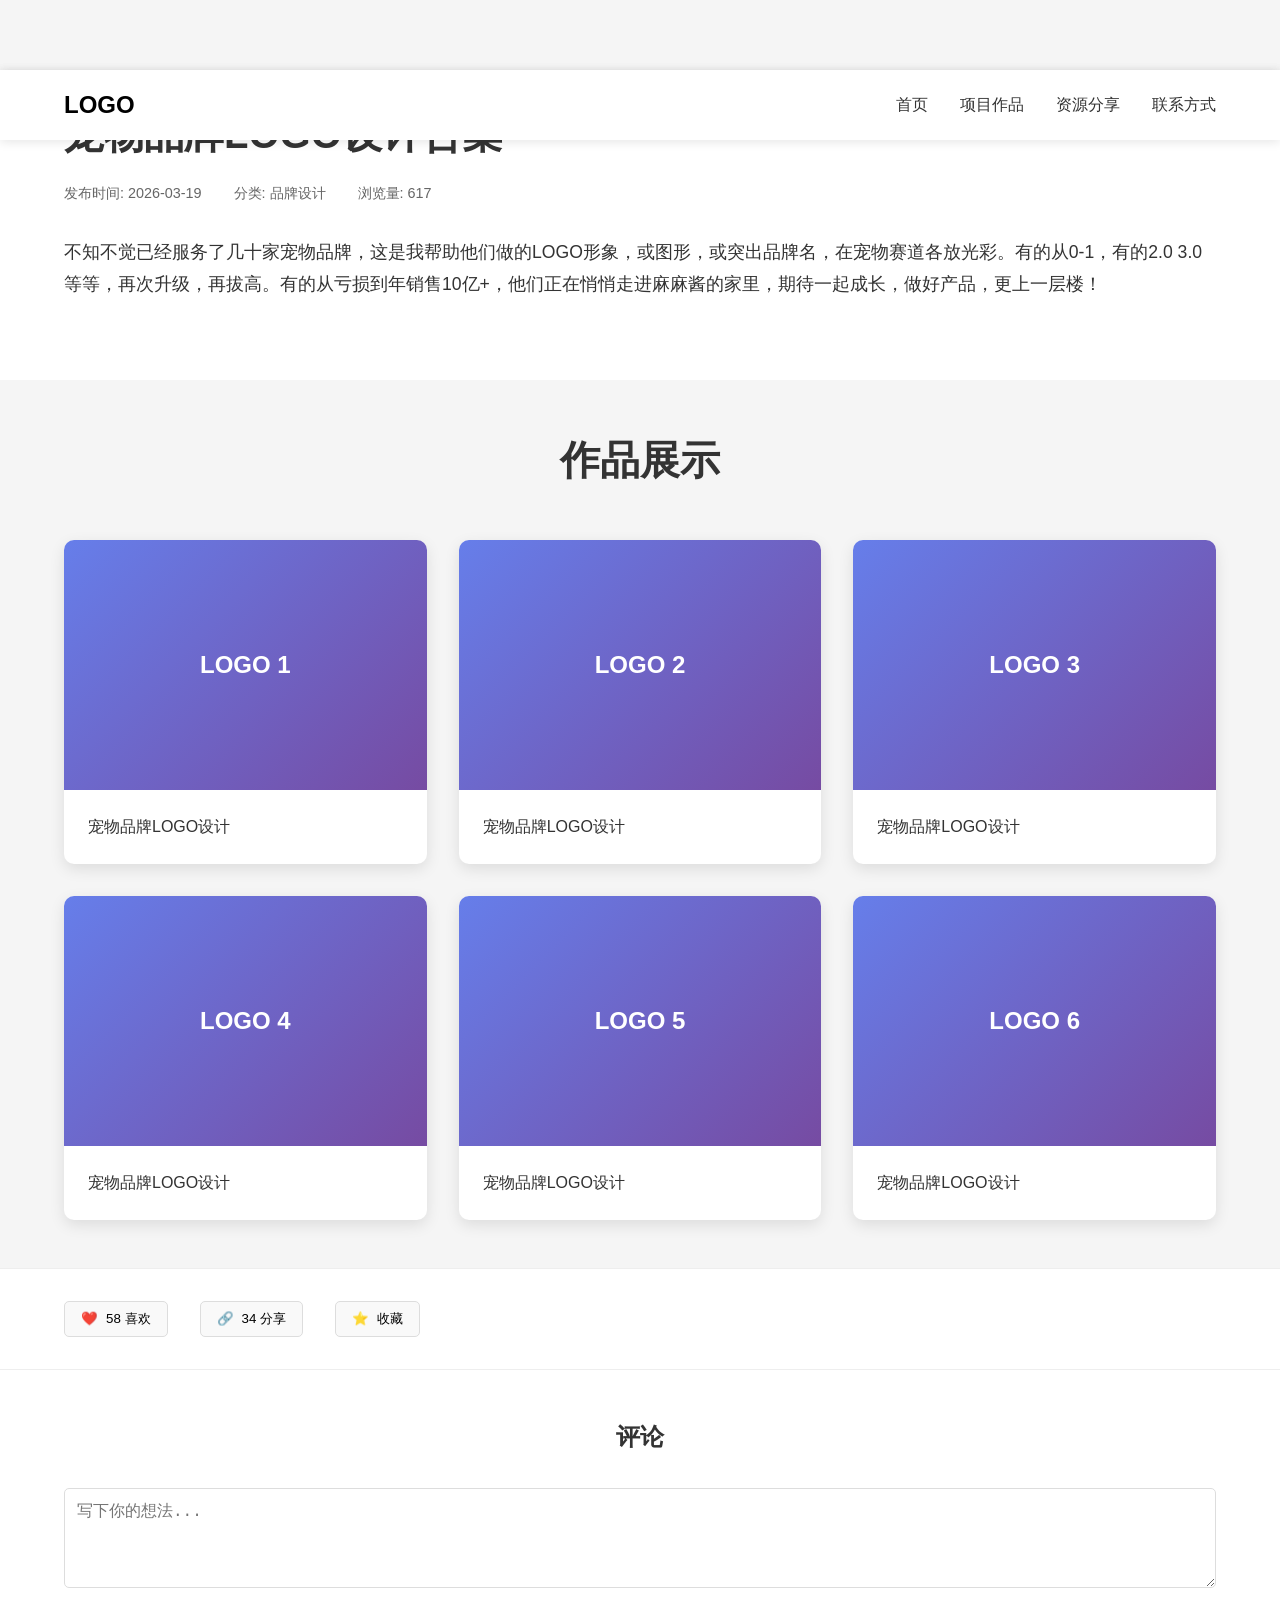
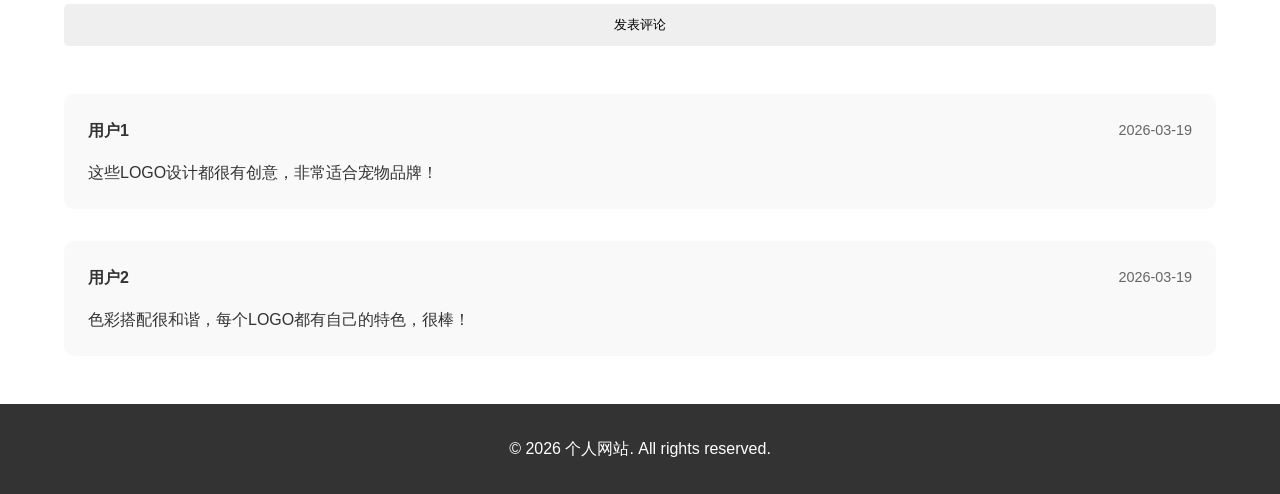
==== project.html @ ad5ef482 "更新" ====
<!DOCTYPE html>
<html lang="zh-CN">
<head>
    <meta charset="UTF-8">
    <meta name="viewport" content="width=device-width, initial-scale=1.0">
    <title>项目详情 - 个人网站</title>
    <link rel="stylesheet" href="style.css">
    <style>
        /* 项目页面特有样式 */
        .project-header {
            padding: 2rem 5%;
            background-color: #fff;
            margin-top: 70px;
            box-shadow: 0 2px 10px rgba(0, 0, 0, 0.1);
        }
        
        .project-title {
            font-size: 2.5rem;
            font-weight: bold;
            margin-bottom: 1rem;
            color: #333;
        }
        
        .project-meta {
            display: flex;
            gap: 2rem;
            margin-bottom: 2rem;
            color: #666;
            font-size: 0.9rem;
        }
        
        .project-description {
            font-size: 1.1rem;
            line-height: 1.8;
            color: #333;
            margin-bottom: 3rem;
        }
        
        .project-gallery {
            padding: 3rem 5%;
            background-color: #f5f5f5;
        }
        
        .gallery-container {
            display: grid;
            grid-template-columns: repeat(auto-fit, minmax(300px, 1fr));
            gap: 2rem;
            margin-top: 2rem;
        }
        
        .gallery-item {
            background-color: #fff;
            border-radius: 10px;
            overflow: hidden;
            box-shadow: 0 5px 15px rgba(0, 0, 0, 0.1);
            transition: transform 0.3s ease, box-shadow 0.3s ease;
        }
        
        .gallery-item:hover {
            transform: translateY(-5px);
            box-shadow: 0 10px 25px rgba(0, 0, 0, 0.15);
        }
        
        .gallery-image {
            width: 100%;
            height: 250px;
            background: linear-gradient(135deg, #667eea 0%, #764ba2 100%);
            display: flex;
            align-items: center;
            justify-content: center;
            color: #fff;
            font-size: 1.5rem;
            font-weight: bold;
        }
        
        .gallery-caption {
            padding: 1.5rem;
            color: #333;
        }
        
        .project-actions {
            padding: 2rem 5%;
            background-color: #fff;
            display: flex;
            gap: 2rem;
            align-items: center;
            border-top: 1px solid #eee;
            border-bottom: 1px solid #eee;
        }
        
        .action-btn {
            display: flex;
            align-items: center;
            gap: 0.5rem;
            padding: 8px 16px;
            background-color: #f9f9f9;
            border: 1px solid #ddd;
            border-radius: 5px;
            cursor: pointer;
            transition: all 0.3s ease;
        }
        
        .action-btn:hover {
            background-color: #f0f0f0;
            transform: translateY(-2px);
        }
        
        .project-comments {
            padding: 3rem 5%;
            background-color: #fff;
        }
        
        .comments-title {
            font-size: 1.5rem;
            font-weight: bold;
            margin-bottom: 2rem;
            color: #333;
        }
        
        .comment-form {
            display: flex;
            flex-direction: column;
            gap: 1rem;
            margin-bottom: 3rem;
        }
        
        .comment-form textarea {
            padding: 12px;
            border: 1px solid #ddd;
            border-radius: 5px;
            resize: vertical;
            min-height: 100px;
            font-size: 1rem;
        }
        
        .comment-list {
            display: flex;
            flex-direction: column;
            gap: 2rem;
        }
        
        .comment-item {
            padding: 1.5rem;
            background-color: #f9f9f9;
            border-radius: 10px;
        }
        
        .comment-header {
            display: flex;
            justify-content: space-between;
            align-items: center;
            margin-bottom: 1rem;
        }
        
        .comment-author {
            font-weight: bold;
            color: #333;
        }
        
        .comment-time {
            font-size: 0.9rem;
            color: #666;
        }
        
        .comment-content {
            color: #333;
            line-height: 1.6;
        }
        
        @media screen and (max-width: 768px) {
            .project-meta {
                flex-direction: column;
                gap: 0.5rem;
            }
            
            .project-actions {
                flex-direction: column;
                align-items: flex-start;
            }
        }
    </style>
</head>
<body>
    <header>
        <nav>
            <div class="logo">LOGO</div>
            <ul class="nav-links">
                <li><a href="index.html">首页</a></li>
                <li><a href="index.html#projects">项目作品</a></li>
                <li><a href="index.html#resources">资源分享</a></li>
                <li><a href="index.html#contact">联系方式</a></li>
            </ul>
            <div class="burger">
                <div class="line1"></div>
                <div class="line2"></div>
                <div class="line3"></div>
            </div>
        </nav>
    </header>

    <section class="project-header">
        <h1 class="project-title">宠物品牌LOGO设计合集</h1>
        <div class="project-meta">
            <span>发布时间: 2026-03-19</span>
            <span>分类: 品牌设计</span>
            <span>浏览量: 617</span>
        </div>
        <p class="project-description">
            不知不觉已经服务了几十家宠物品牌，这是我帮助他们做的LOGO形象，或图形，或突出品牌名，在宠物赛道各放光彩。有的从0-1，有的2.0 3.0等等，再次升级，再拔高。有的从亏损到年销售10亿+，他们正在悄悄走进麻麻酱的家里，期待一起成长，做好产品，更上一层楼！
        </p>
    </section>

    <section class="project-gallery">
        <h2>作品展示</h2>
        <div class="gallery-container">
            <div class="gallery-item">
                <div class="gallery-image">LOGO 1</div>
                <div class="gallery-caption">宠物品牌LOGO设计</div>
            </div>
            <div class="gallery-item">
                <div class="gallery-image">LOGO 2</div>
                <div class="gallery-caption">宠物品牌LOGO设计</div>
            </div>
            <div class="gallery-item">
                <div class="gallery-image">LOGO 3</div>
                <div class="gallery-caption">宠物品牌LOGO设计</div>
            </div>
            <div class="gallery-item">
                <div class="gallery-image">LOGO 4</div>
                <div class="gallery-caption">宠物品牌LOGO设计</div>
            </div>
            <div class="gallery-item">
                <div class="gallery-image">LOGO 5</div>
                <div class="gallery-caption">宠物品牌LOGO设计</div>
            </div>
            <div class="gallery-item">
                <div class="gallery-image">LOGO 6</div>
                <div class="gallery-caption">宠物品牌LOGO设计</div>
            </div>
        </div>
    </section>

    <section class="project-actions">
        <button class="action-btn">
            <span>❤️</span>
            <span>58 喜欢</span>
        </button>
        <button class="action-btn">
            <span>🔗</span>
            <span>34 分享</span>
        </button>
        <button class="action-btn">
            <span>⭐</span>
            <span>收藏</span>
        </button>
    </section>

    <section class="project-comments">
        <h2 class="comments-title">评论</h2>
        <form class="comment-form">
            <textarea placeholder="写下你的想法..."></textarea>
            <button type="submit" class="btn">发表评论</button>
        </form>
        <div class="comment-list">
            <div class="comment-item">
                <div class="comment-header">
                    <span class="comment-author">用户1</span>
                    <span class="comment-time">2026-03-19</span>
                </div>
                <div class="comment-content">
                    这些LOGO设计都很有创意，非常适合宠物品牌！
                </div>
            </div>
            <div class="comment-item">
                <div class="comment-header">
                    <span class="comment-author">用户2</span>
                    <span class="comment-time">2026-03-19</span>
                </div>
                <div class="comment-content">
                    色彩搭配很和谐，每个LOGO都有自己的特色，很棒！
                </div>
            </div>
        </div>
    </section>

    <footer>
        <p>&copy; 2026 个人网站. All rights reserved.</p>
    </footer>

    <script src="script.js"></script>
</body>
</html>
---- style.css ----
* {
    margin: 0;
    padding: 0;
    box-sizing: border-box;
}

body {
    font-family: 'Arial', sans-serif;
    line-height: 1.6;
    color: #333;
    background-color: #f5f5f5;
}

header {
    background-color: #fff;
    box-shadow: 0 2px 10px rgba(0, 0, 0, 0.1);
    position: fixed;
    width: 100%;
    z-index: 1000;
}

nav {
    display: flex;
    justify-content: space-between;
    align-items: center;
    padding: 1rem 5%;
}

.logo {
    font-size: 1.5rem;
    font-weight: bold;
    color: #000;
}

.nav-links {
    display: flex;
    list-style: none;
}

.nav-links li {
    margin-left: 2rem;
}

.nav-links a {
    text-decoration: none;
    color: #333;
    font-weight: 500;
    transition: color 0.3s ease;
}

.nav-links a:hover {
    color: #007bff;
}

.burger {
    display: none;
    cursor: pointer;
}

.burger div {
    width: 25px;
    height: 3px;
    background-color: #333;
    margin: 5px;
    transition: all 0.3s ease;
}

.hero {
    background: linear-gradient(135deg, #667eea 0%, #764ba2 100%);
    height: 100vh;
    display: flex;
    align-items: center;
    justify-content: center;
    color: #fff;
    text-align: center;
    padding: 0 5%;
}

.hero-content h1 {
    font-size: 3.5rem;
    margin-bottom: 1rem;
    font-weight: bold;
}

.hero-content p {
    font-size: 1.2rem;
    margin-bottom: 2rem;
    max-width: 800px;
}

.hero-buttons {
    display: flex;
    gap: 1rem;
    justify-content: center;
    flex-wrap: wrap;
}

.btn {
    display: inline-block;
    padding: 12px 30px;
    text-decoration: none;
    border-radius: 5px;
    font-weight: 500;
    transition: all 0.3s ease;
    border: none;
    cursor: pointer;
}

.btn.primary {
    background-color: #fff;
    color: #333;
}

.btn.secondary {
    background-color: transparent;
    color: #fff;
    border: 1px solid #fff;
}

.btn:hover {
    transform: translateY(-2px);
    box-shadow: 0 5px 15px rgba(0, 0, 0, 0.1);
}

section {
    padding: 5rem 5%;
}

h2 {
    font-size: 2.5rem;
    text-align: center;
    margin-bottom: 3rem;
    color: #333;
    font-weight: bold;
}

.features {
    background-color: #fff;
}

.features-container {
    display: grid;
    grid-template-columns: repeat(auto-fit, minmax(300px, 1fr));
    gap: 2rem;
    margin-top: 3rem;
}

.feature-card {
    background-color: #f9f9f9;
    padding: 2rem;
    border-radius: 10px;
    transition: transform 0.3s ease, box-shadow 0.3s ease;
}

.feature-card:hover {
    transform: translateY(-5px);
    box-shadow: 0 10px 25px rgba(0, 0, 0, 0.1);
}

.feature-icon {
    font-size: 1.5rem;
    font-weight: bold;
    color: #007bff;
    margin-bottom: 1rem;
}

.feature-card h3 {
    font-size: 1.5rem;
    margin-bottom: 1rem;
    color: #333;
}

.feature-card p {
    color: #666;
    line-height: 1.6;
}

.projects-container,
.resources-container {
    display: grid;
    grid-template-columns: repeat(auto-fit, minmax(300px, 1fr));
    gap: 2rem;
    margin-top: 3rem;
}

.project-card,
.resource-card {
    background-color: #fff;
    box-shadow: 0 5px 15px rgba(0, 0, 0, 0.1);
    border-radius: 10px;
    overflow: hidden;
    transition: transform 0.3s ease, box-shadow 0.3s ease;
}

.project-card:hover,
.resource-card:hover {
    transform: translateY(-5px);
    box-shadow: 0 10px 25px rgba(0, 0, 0, 0.15);
}

.project-image {
    height: 200px;
    background: linear-gradient(135deg, #667eea 0%, #764ba2 100%);
    margin-bottom: 1.5rem;
}

.project-card h3,
.resource-card h3 {
    font-size: 1.5rem;
    margin-bottom: 1rem;
    padding: 0 1.5rem;
    color: #333;
}

.project-card p,
.resource-card p {
    padding: 0 1.5rem 1.5rem;
    color: #666;
}

.project-card .btn,
.resource-card .btn {
    margin: 0 1.5rem 1.5rem;
    background-color: #333;
    color: #fff;
}

.project-card .btn:hover,
.resource-card .btn:hover {
    background-color: #007bff;
}

.contact {
    background-color: #fff;
}

.contact-container {
    display: grid;
    grid-template-columns: 1fr 1fr;
    gap: 3rem;
    margin-top: 3rem;
}

.contact-info {
    background-color: #f9f9f9;
    padding: 2rem;
    border-radius: 10px;
}

.contact-info p {
    margin-bottom: 1rem;
    font-size: 1.1rem;
    color: #333;
}

.contact-form {
    display: flex;
    flex-direction: column;
    gap: 1rem;
}

.contact-form input,
.contact-form textarea {
    padding: 12px;
    border: 1px solid #ddd;
    border-radius: 5px;
    font-size: 1rem;
    background-color: #f9f9f9;
}

.contact-form textarea {
    resize: vertical;
    min-height: 150px;
}

.contact-form button {
    align-self: flex-start;
    background-color: #333;
    color: #fff;
}

.contact-form button:hover {
    background-color: #007bff;
}

footer {
    background-color: #333;
    color: #fff;
    text-align: center;
    padding: 2rem;
}

@media screen and (max-width: 768px) {
    .nav-links {
        position: fixed;
        right: 0;
        top: 70px;
        background-color: #fff;
        width: 50%;
        height: calc(100vh - 70px);
        flex-direction: column;
        align-items: center;
        justify-content: space-around;
        transform: translateX(100%);
        transition: transform 0.5s ease-in;
        box-shadow: -5px 0 15px rgba(0, 0, 0, 0.1);
    }

    .nav-links li {
        margin: 0;
        opacity: 0;
    }

    .burger {
        display: block;
    }

    .nav-active {
        transform: translateX(0%);
    }

    @keyframes navLinkFade {
        from {
            opacity: 0;
            transform: translateX(50px);
        }
        to {
            opacity: 1;
            transform: translateX(0);
        }
    }

    .toggle .line1 {
        transform: rotate(-45deg) translate(-5px, 6px);
    }

    .toggle .line2 {
        opacity: 0;
    }

    .toggle .line3 {
        transform: rotate(45deg) translate(-5px, -6px);
    }

    .hero-content h1 {
        font-size: 2.5rem;
    }

    .hero-buttons {
        flex-direction: column;
        align-items: center;
    }

    .contact-container {
        grid-template-columns: 1fr;
    }
}

@media screen and (max-width: 480px) {
    .hero-content h1 {
        font-size: 2rem;
    }

    h2 {
        font-size: 2rem;
    }

    section {
        padding: 3rem 5%;
    }
}
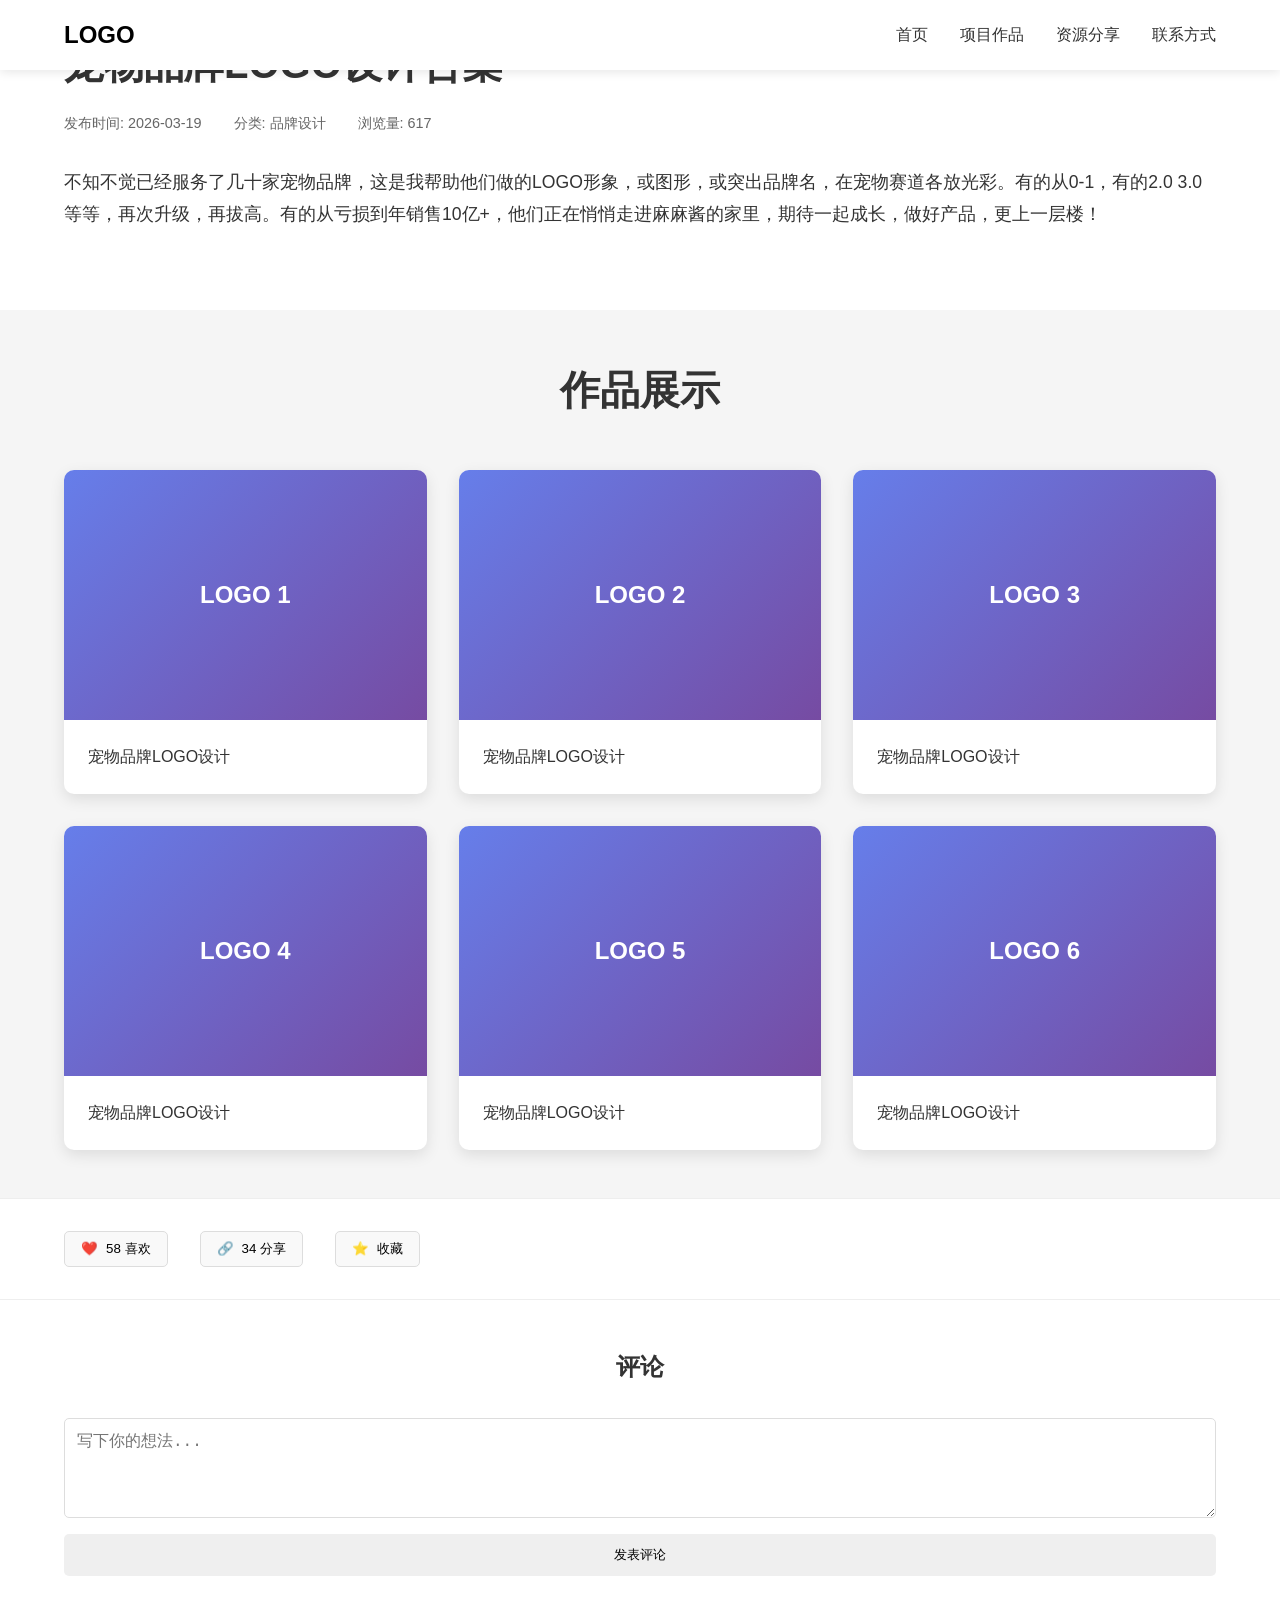
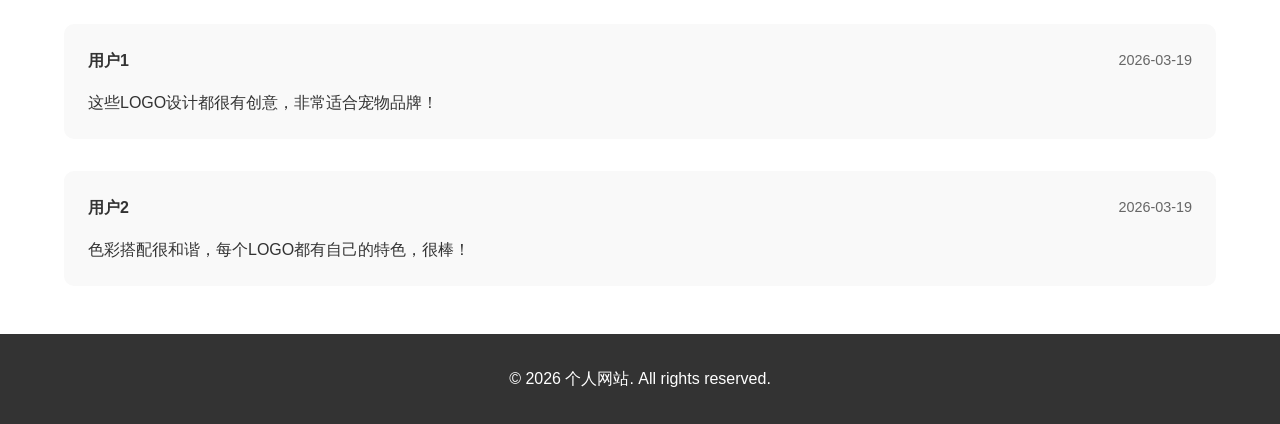
==== commit d00185e5: "更新网站" ====
--- a/project.html
+++ b/project.html
@@ -10,7 +10,6 @@
         .project-header {
             padding: 2rem 5%;
             background-color: #fff;
-            margin-top: 70px;
             box-shadow: 0 2px 10px rgba(0, 0, 0, 0.1);
         }
         
@@ -181,7 +180,7 @@
     </style>
 </head>
 <body>
-    <header>
+     <header>
         <nav>
             <div class="logo">LOGO</div>
             <ul class="nav-links">
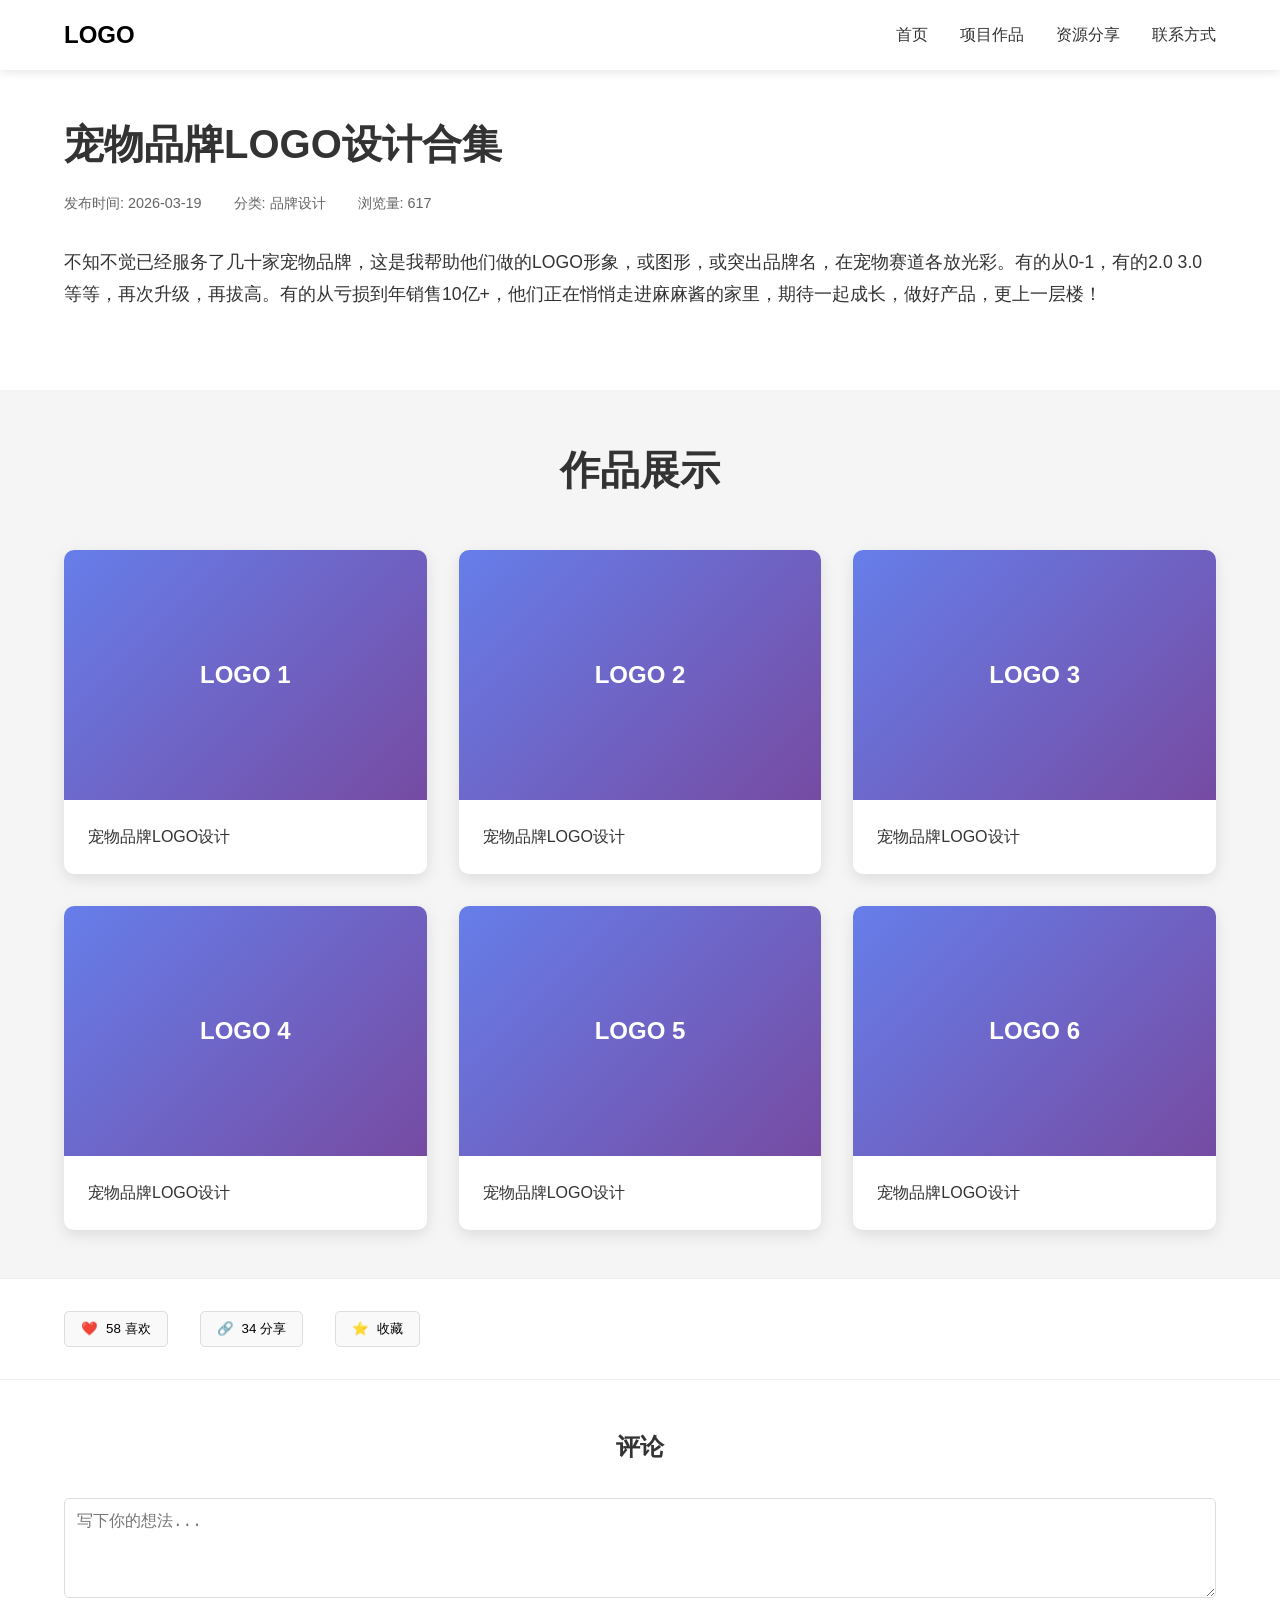
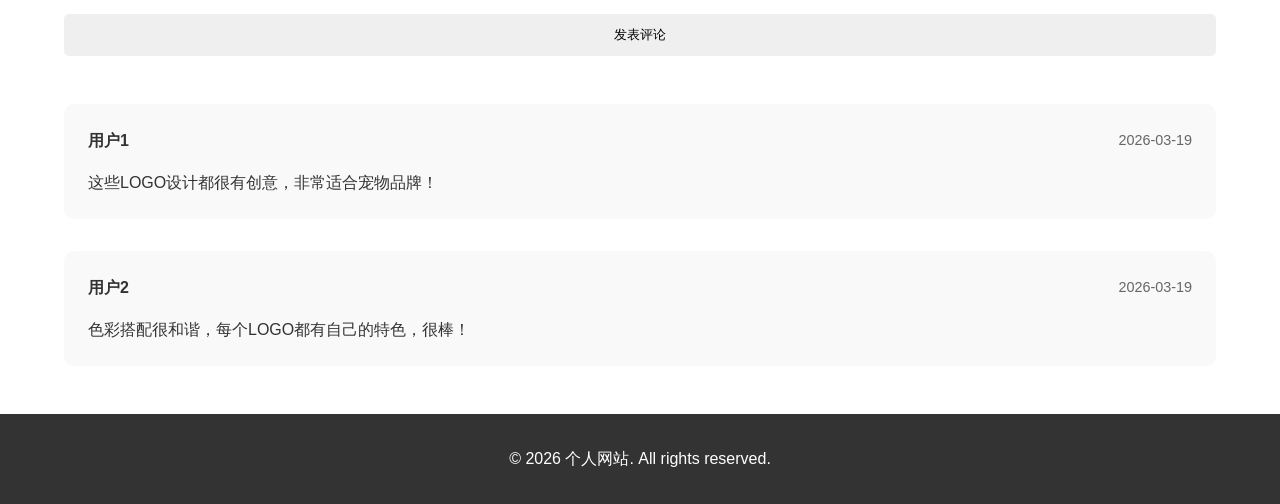
==== commit b83cd1a9: "更新网站" ====
--- a/project.html
+++ b/project.html
@@ -9,6 +9,7 @@
         /* 项目页面特有样式 */
         .project-header {
             padding: 2rem 5%;
+            padding-top: 7rem;
             background-color: #fff;
             box-shadow: 0 2px 10px rgba(0, 0, 0, 0.1);
         }
--- a/style.css
+++ b/style.css
@@ -15,6 +15,7 @@
     background-color: #fff;
     box-shadow: 0 2px 10px rgba(0, 0, 0, 0.1);
     position: fixed;
+    top: 0;
     width: 100%;
     z-index: 1000;
 }
@@ -67,13 +68,14 @@
 
 .hero {
     background: linear-gradient(135deg, #667eea 0%, #764ba2 100%);
-    height: 100vh;
+    min-height: 100vh;
     display: flex;
     align-items: center;
     justify-content: center;
     color: #fff;
     text-align: center;
     padding: 0 5%;
+    padding-top: 70px;
 }
 
 .hero-content h1 {
@@ -124,6 +126,7 @@
 
 section {
     padding: 5rem 5%;
+    padding-top: 7rem;
 }
 
 h2 {
